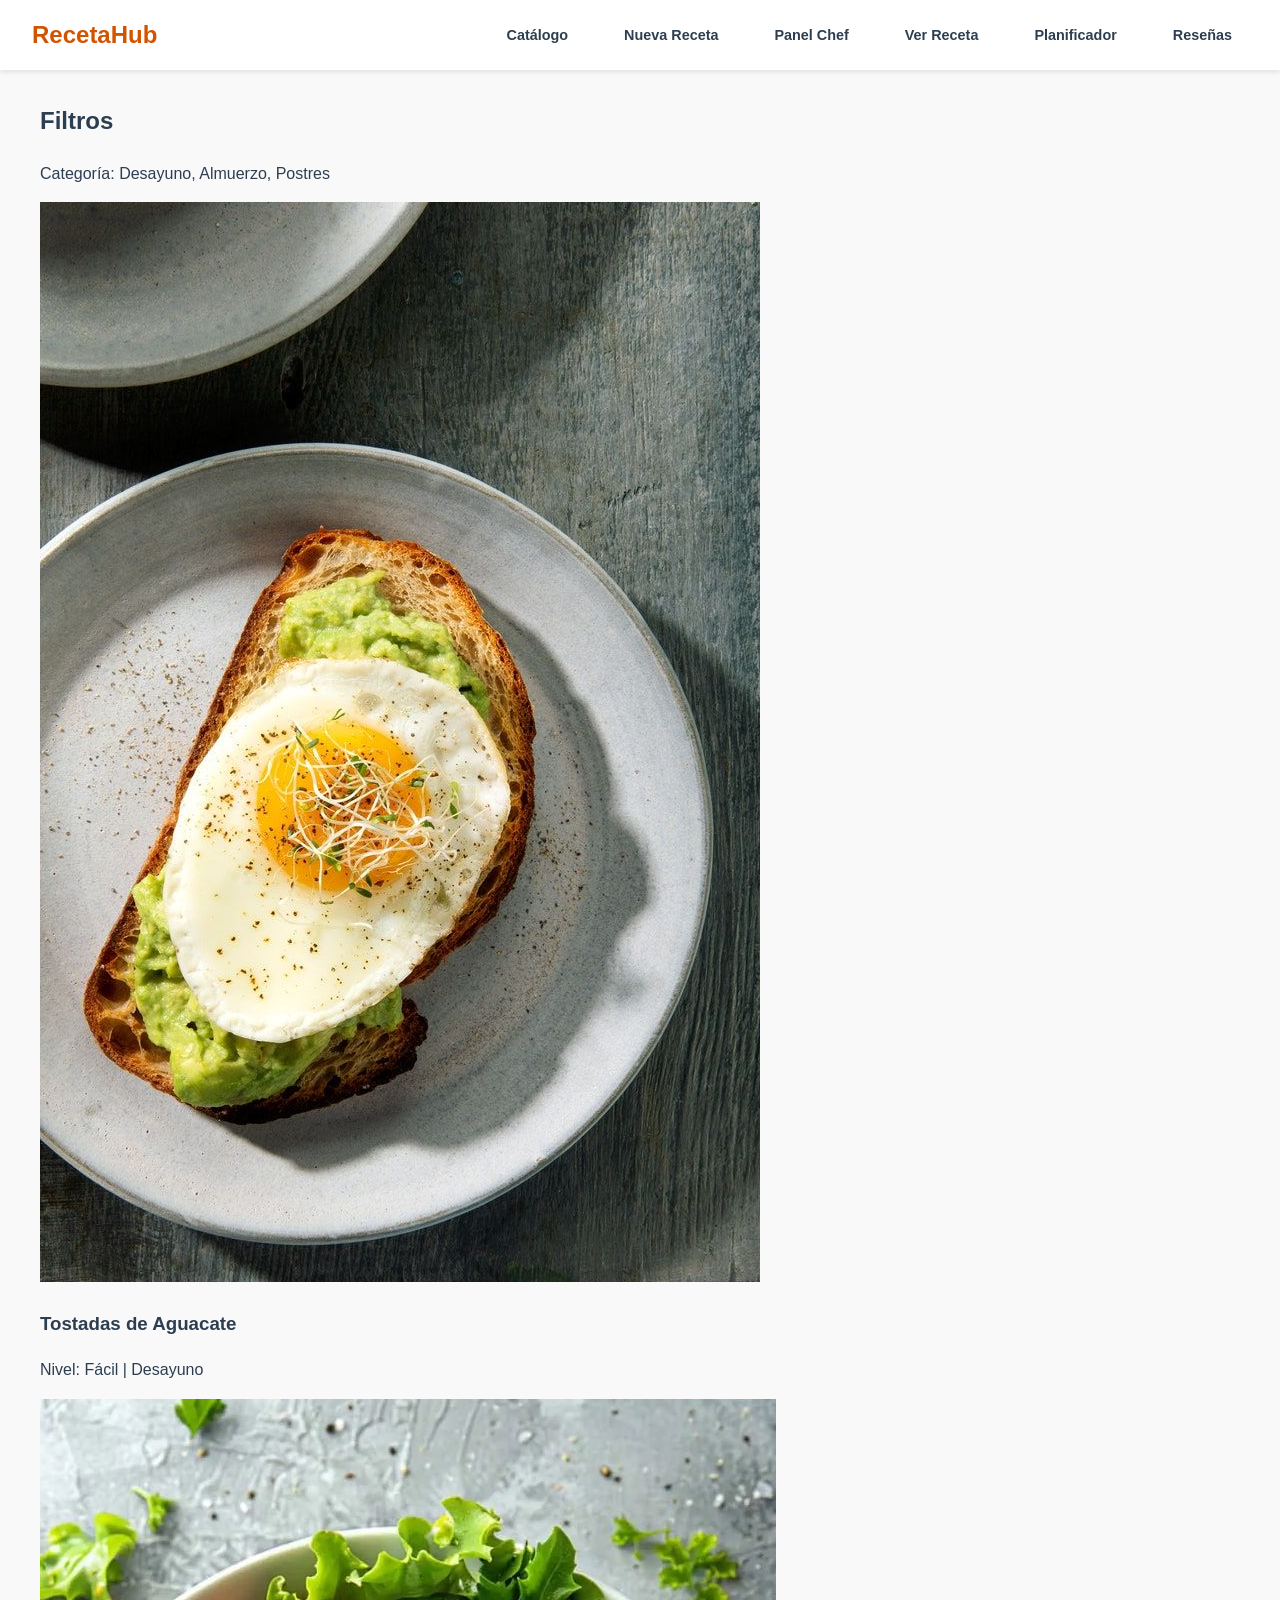
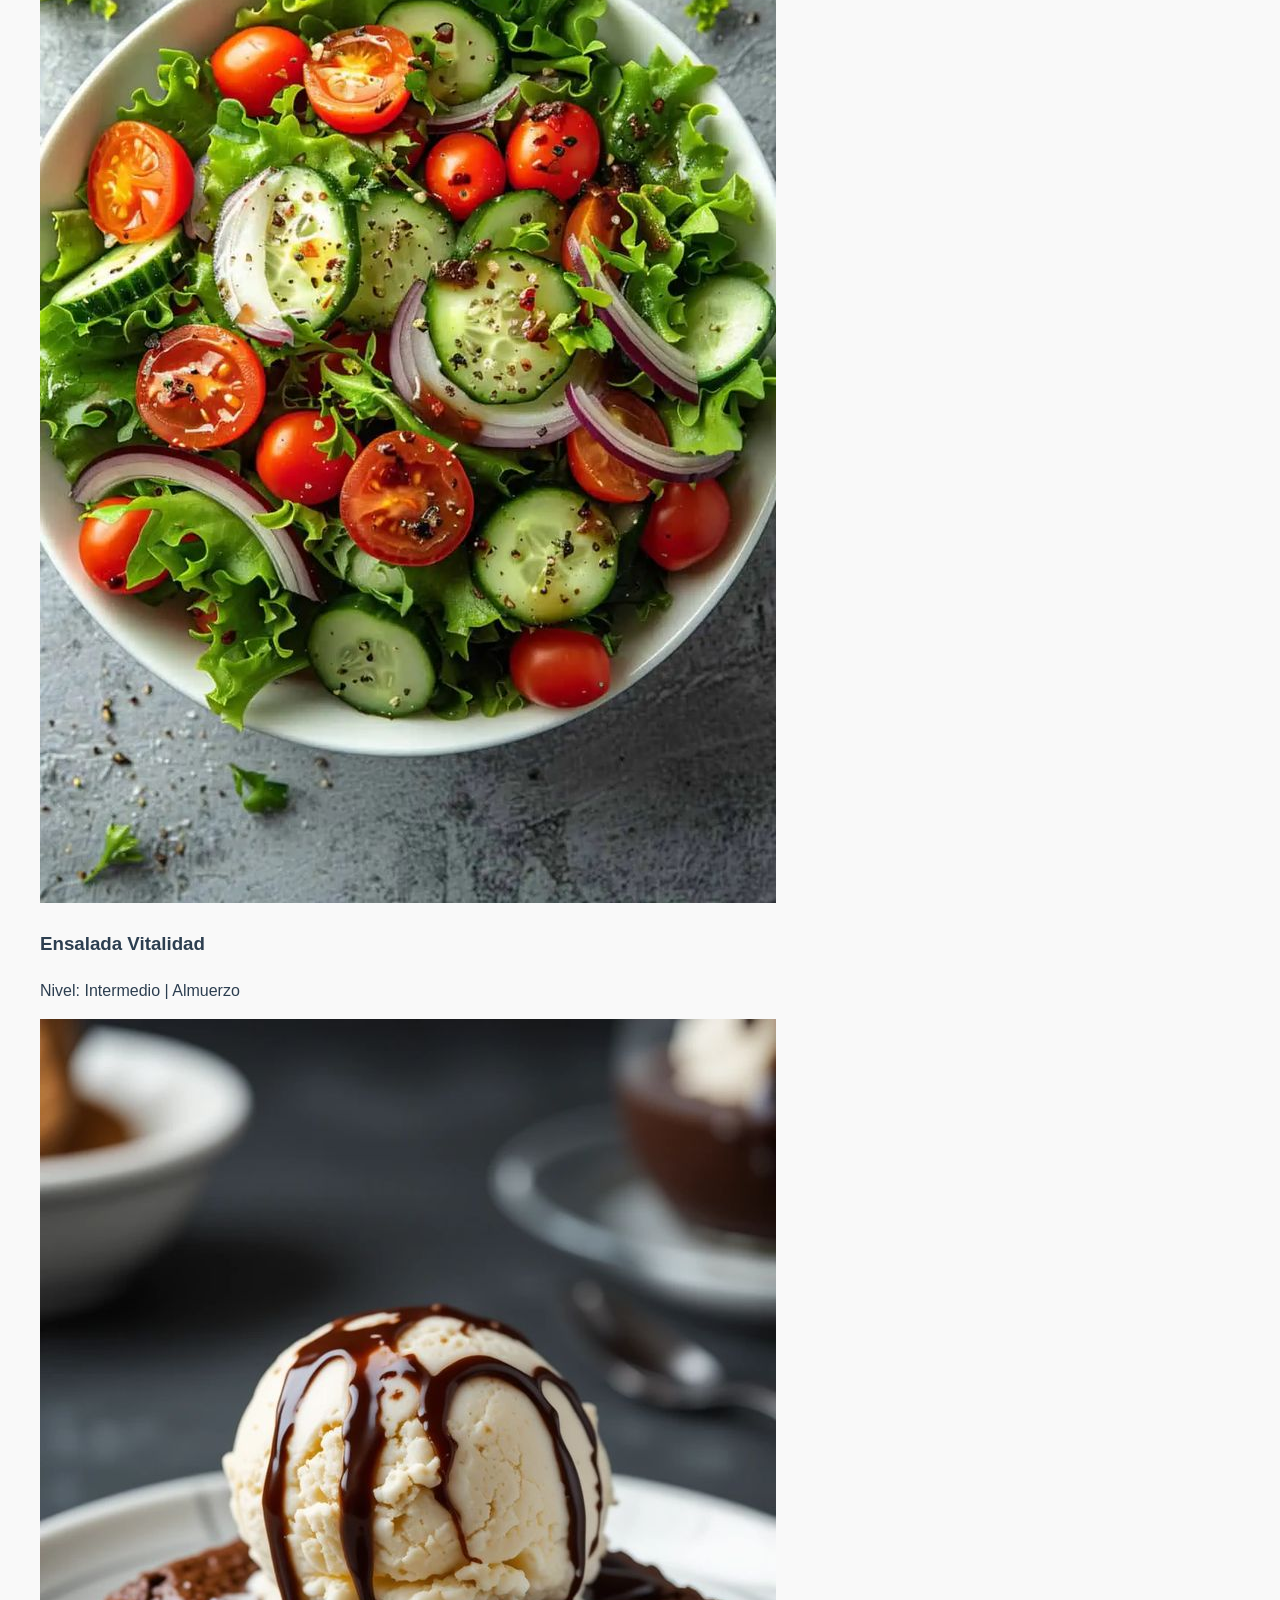
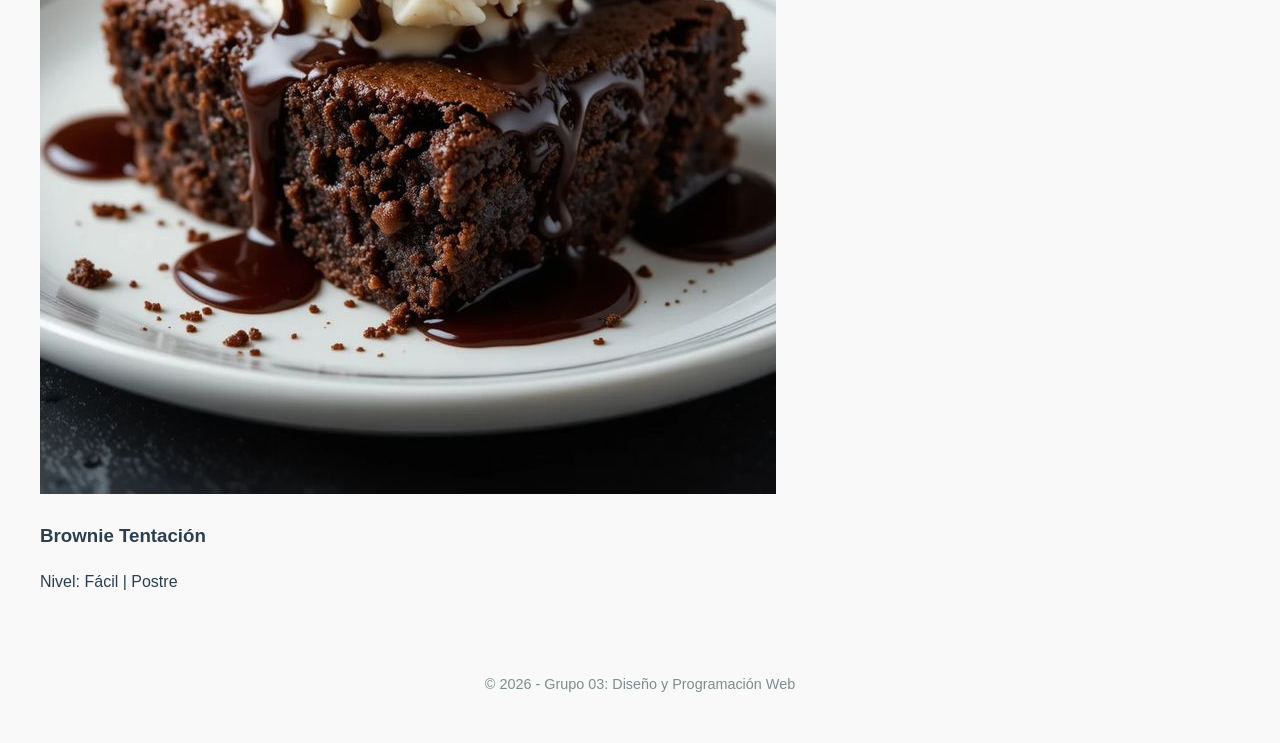
==== index.html @ 4f46f51c "feat: establecer infraestructura web base y navegación principal - Implementación de index.html (hea" ====
<!DOCTYPE html>
<html lang="en">

<head>
    <meta charset="UTF-8">
    <meta name="viewport" content="width=device-width, initial-scale=1.0">
    <title>Catalogo de recetas</title>
    <link rel="stylesheet" href="css/style.css">
</head>

<body>
    <header>
        <nav class="main-nav">
            <div class="logo">
                <h1>RecetaHub</h1>
            </div>
            <ul class="nav-links">
                <li><a href="index.html">Catálogo</a></li>
                <li><a href="registro.html">Nueva Receta</a></li>
                <li><a href="dashboard.html">Panel Chef</a></li>
                <li><a href="detalle.html">Ver Receta</a></li>
                <li><a href="planificador.html">Planificador</a></li>
                <li><a href="calificacion.html">Reseñas</a></li>
            </ul>
        </nav>
    </header>

    <main>
        <aside id="filtros">
            <h2>Filtros</h2>
            <p>Categoría: Desayuno, Almuerzo, Postres</p>
        </aside>

        <section id="catalogo">
            <article class="receta-card">
                <img src="assets/tostadas.jpg" alt="Tostadas de aguacate">
                <h3>Tostadas de Aguacate</h3>
                <p>Nivel: Fácil | Desayuno</p>
            </article>

            <article class="receta-card">
                <img src="assets/ensalada.jpg" alt="Ensalada fresca">
                <h3>Ensalada Vitalidad</h3>
                <p>Nivel: Intermedio | Almuerzo</p>
            </article>

            <article class="receta-card">
                <img src="assets/postre-brownie.jpg" alt="Brownie de chocolate">
                <h3>Brownie Tentación</h3>
                <p>Nivel: Fácil | Postre</p>
            </article>
        </section>
    </main>


    <footer>
        <p>&copy; 2026 - Grupo 03: Diseño y Programación Web</p>
    </footer>

</body>

</html>
---- css/style.css ----
:root {
    --primary-chef: #d35400;    /* Naranja Café para el Chef ☕ */
    --secondary-user: #27ae60;  /* Verde para el Usuario 🌿 */
    --bg-light: #f9f9f9;
    --text-dark: #2c3e50;       /* Contraste 4.5:1 asegurado */
    --white: #ffffff;
}

body {
    font-family: 'Segoe UI', Tahoma, Geneva, Verdana, sans-serif;
    background-color: var(--bg-light);
    color: var(--text-dark);
    margin: 0;
    padding: 0;
    line-height: 1.6;
}

header {
    background-color: var(--white);
    padding: 1rem 2rem;
    box-shadow: 0 2px 5px rgba(0,0,0,0.1);
}

header h1 {
    color: var(--primary-chef);
    margin: 0;
}

main {
    max-width: 1200px;
    margin: 2rem auto;
    padding: 0 1rem;
}


footer {
    text-align: center;
    padding: 2rem;
    font-size: 0.9rem;
    color: #7f8c8d;
}

.main-nav {
    display: flex;
    justify-content: space-between;
    align-items: center;
}

.nav-links {
    list-style: none;
    display: flex;
    gap: 1.5rem;
    margin: 0;
    padding: 0;
}

.nav-links a {
    text-decoration: none;
    color: var(--text-dark);
    font-weight: 600;
    font-size: 0.9rem;
    padding: 0.5rem 1rem;
    border-radius: 4px;
}

.nav-links a:hover {
    background-color: var(--bg-light);
    color: var(--primary-chef); /* Color naranja al pasar el mouse */
}
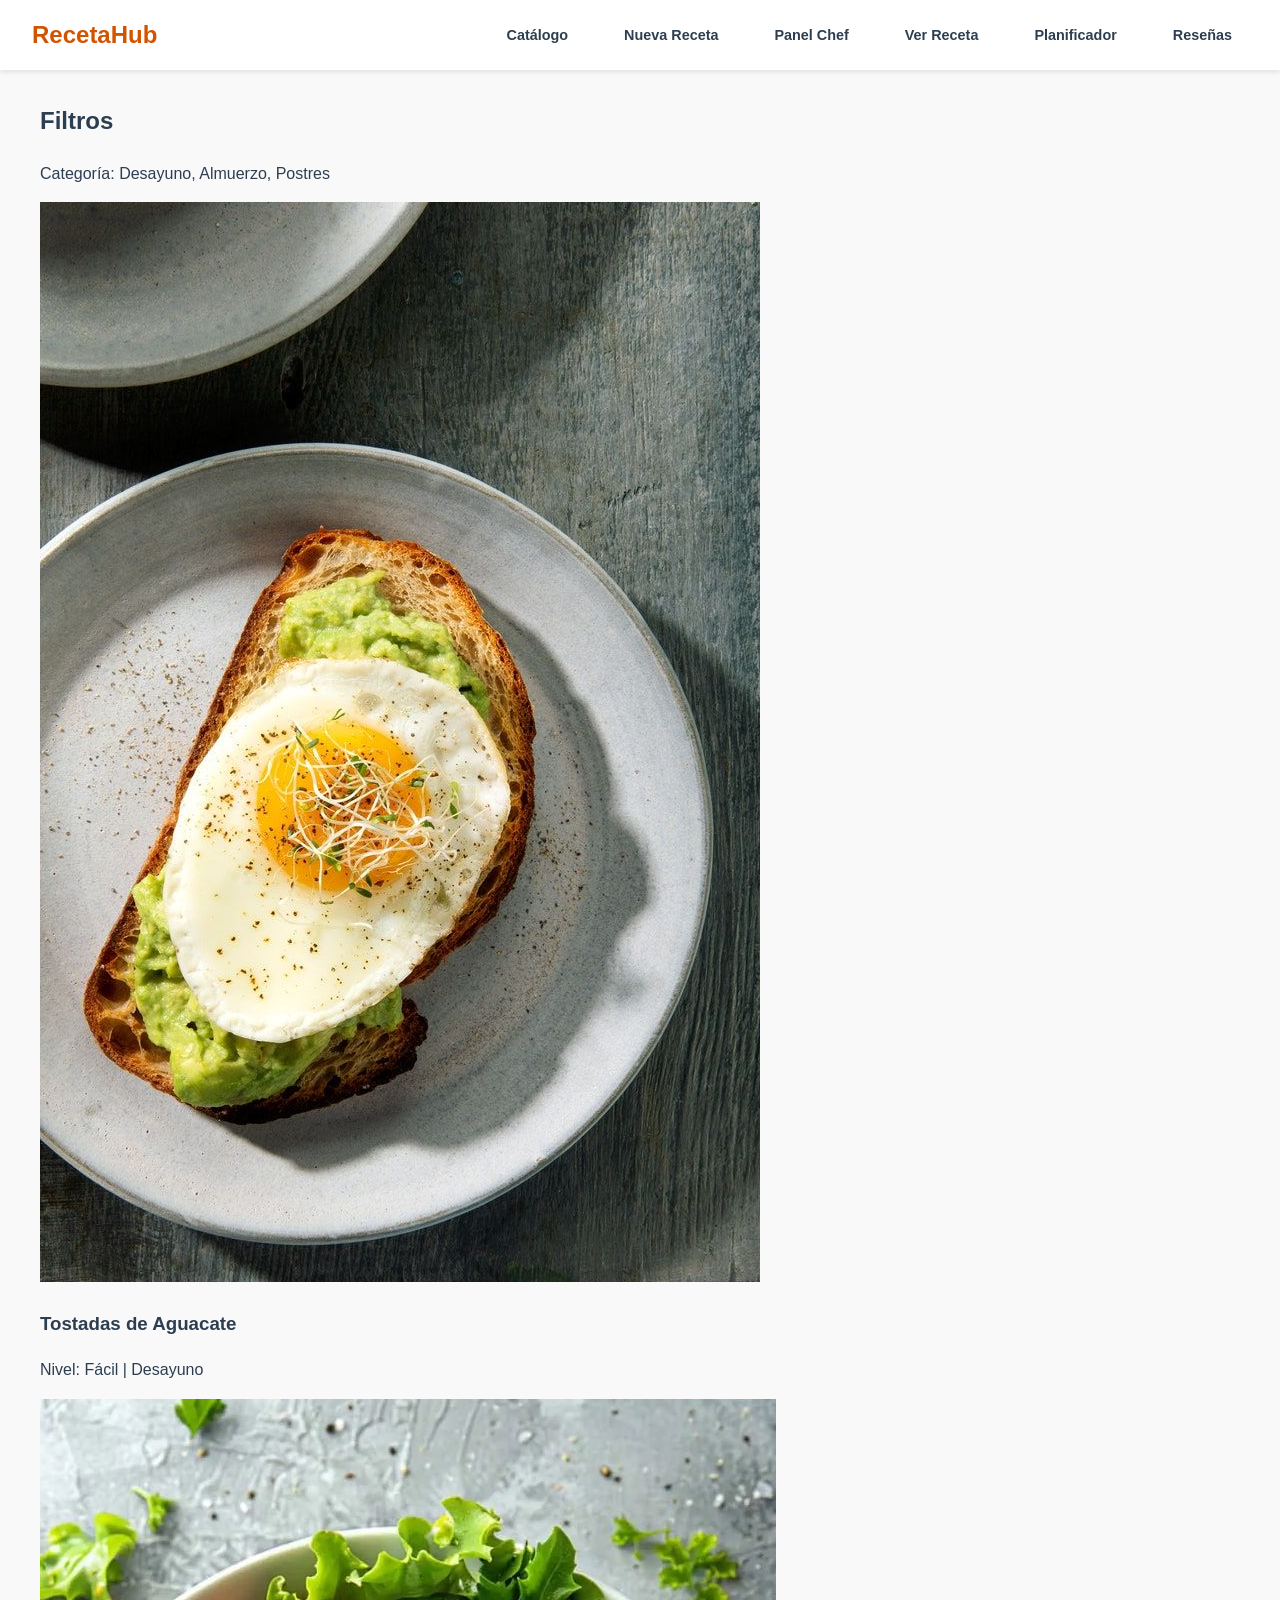
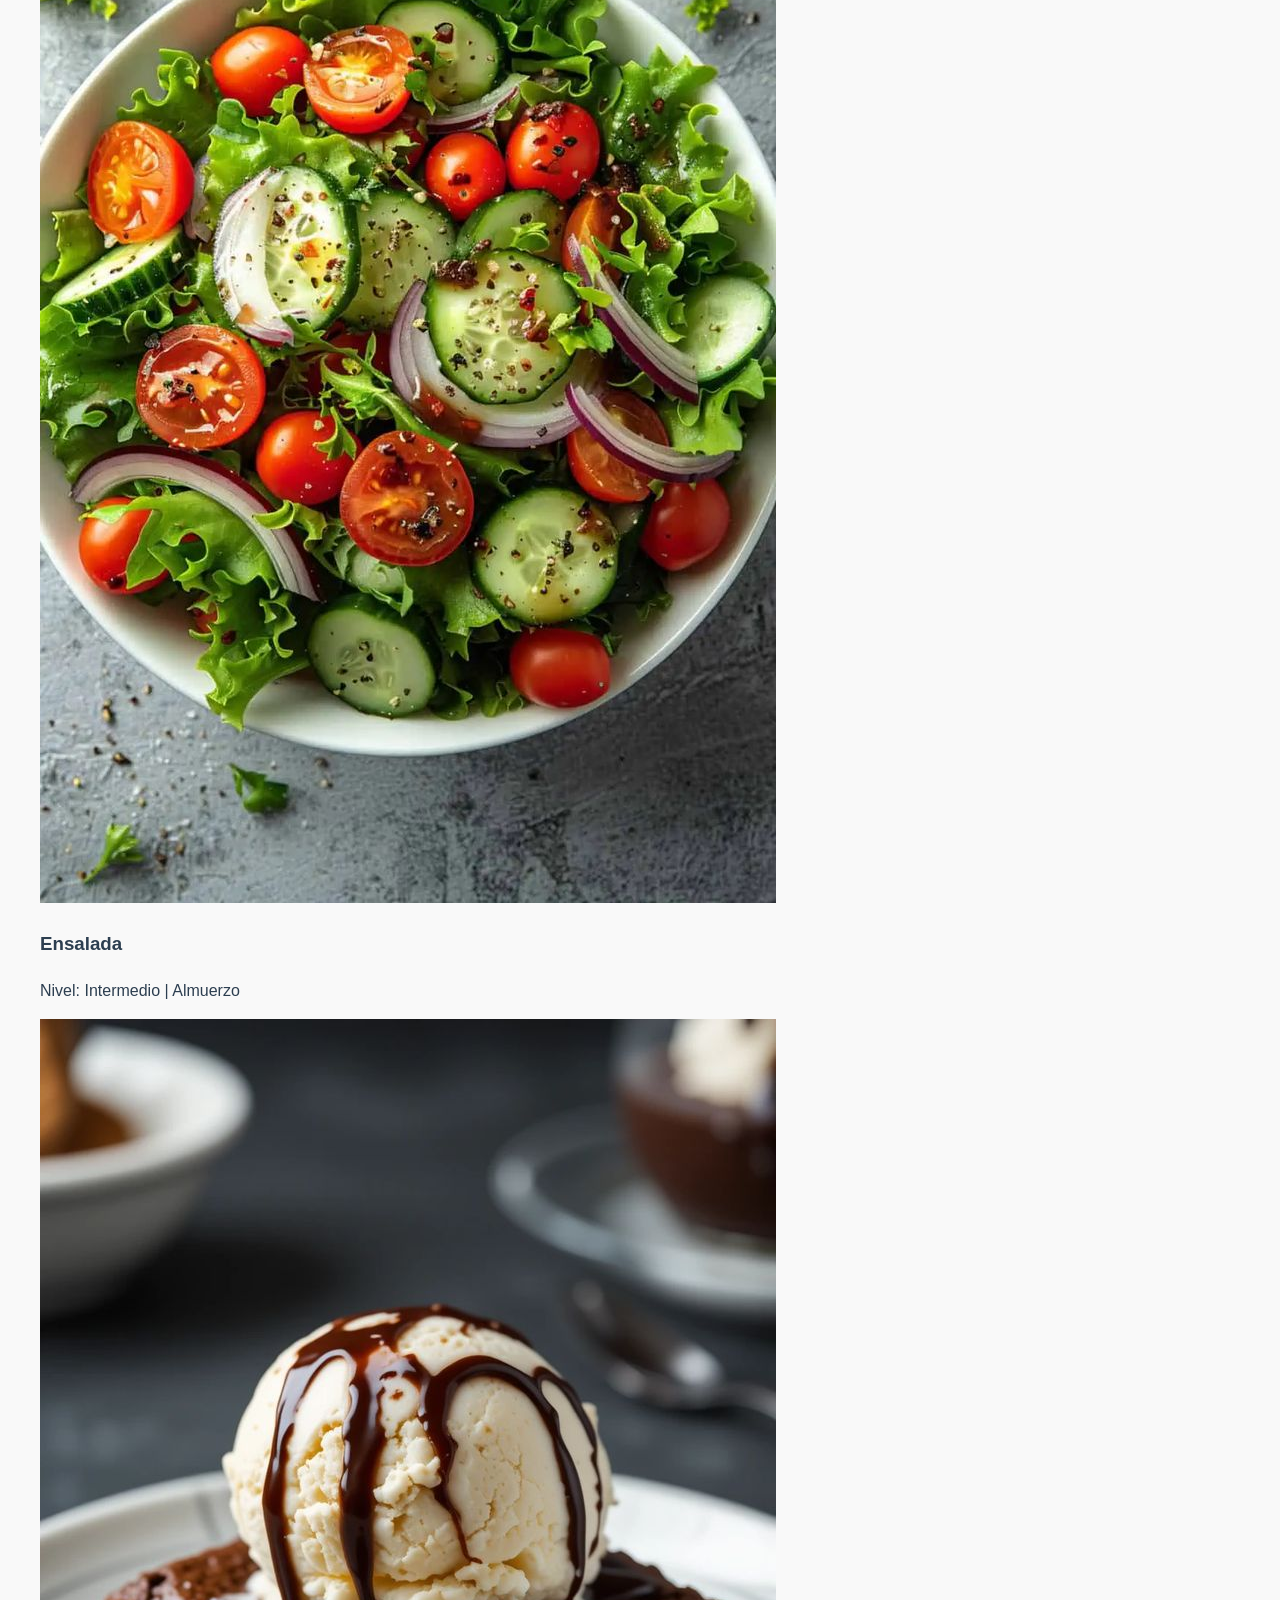
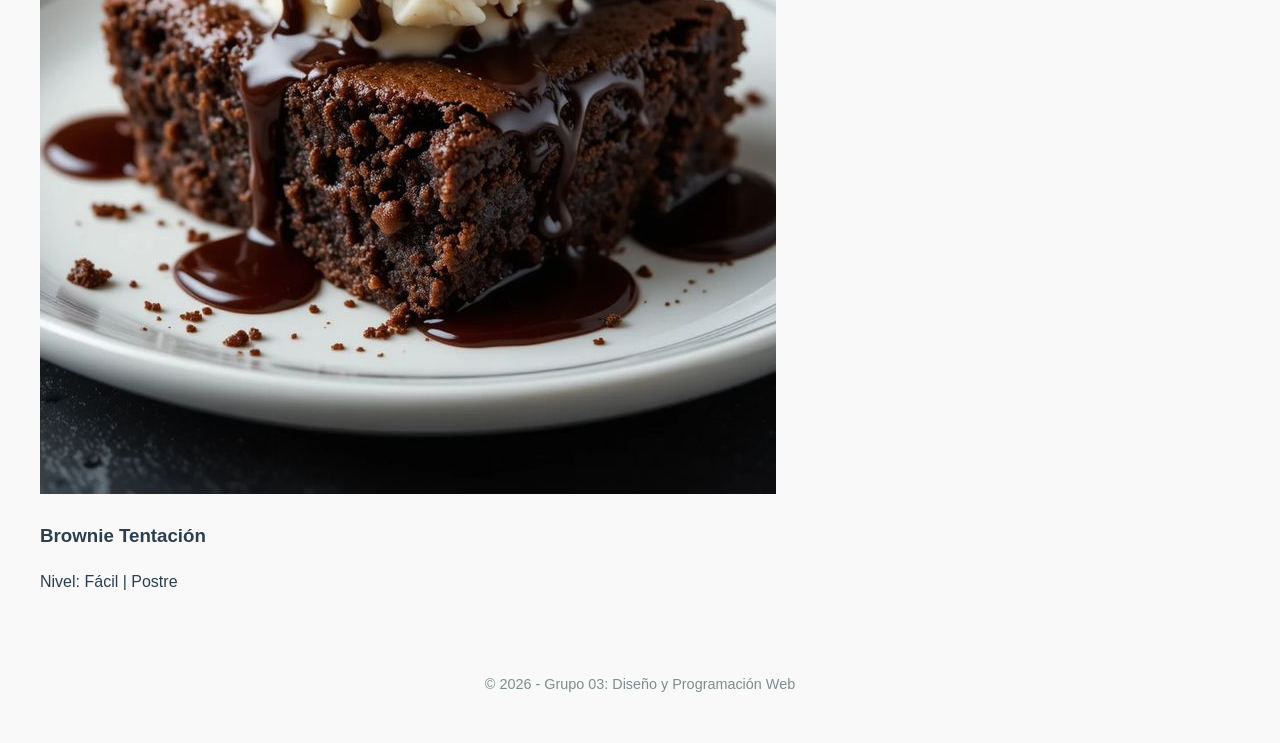
==== commit 6d2e7cd1: "Update index.html" ====
--- a/index.html
+++ b/index.html
@@ -40,7 +40,7 @@
 
             <article class="receta-card">
                 <img src="assets/ensalada.jpg" alt="Ensalada fresca">
-                <h3>Ensalada Vitalidad</h3>
+                <h3>Ensalada</h3>
                 <p>Nivel: Intermedio | Almuerzo</p>
             </article>
 
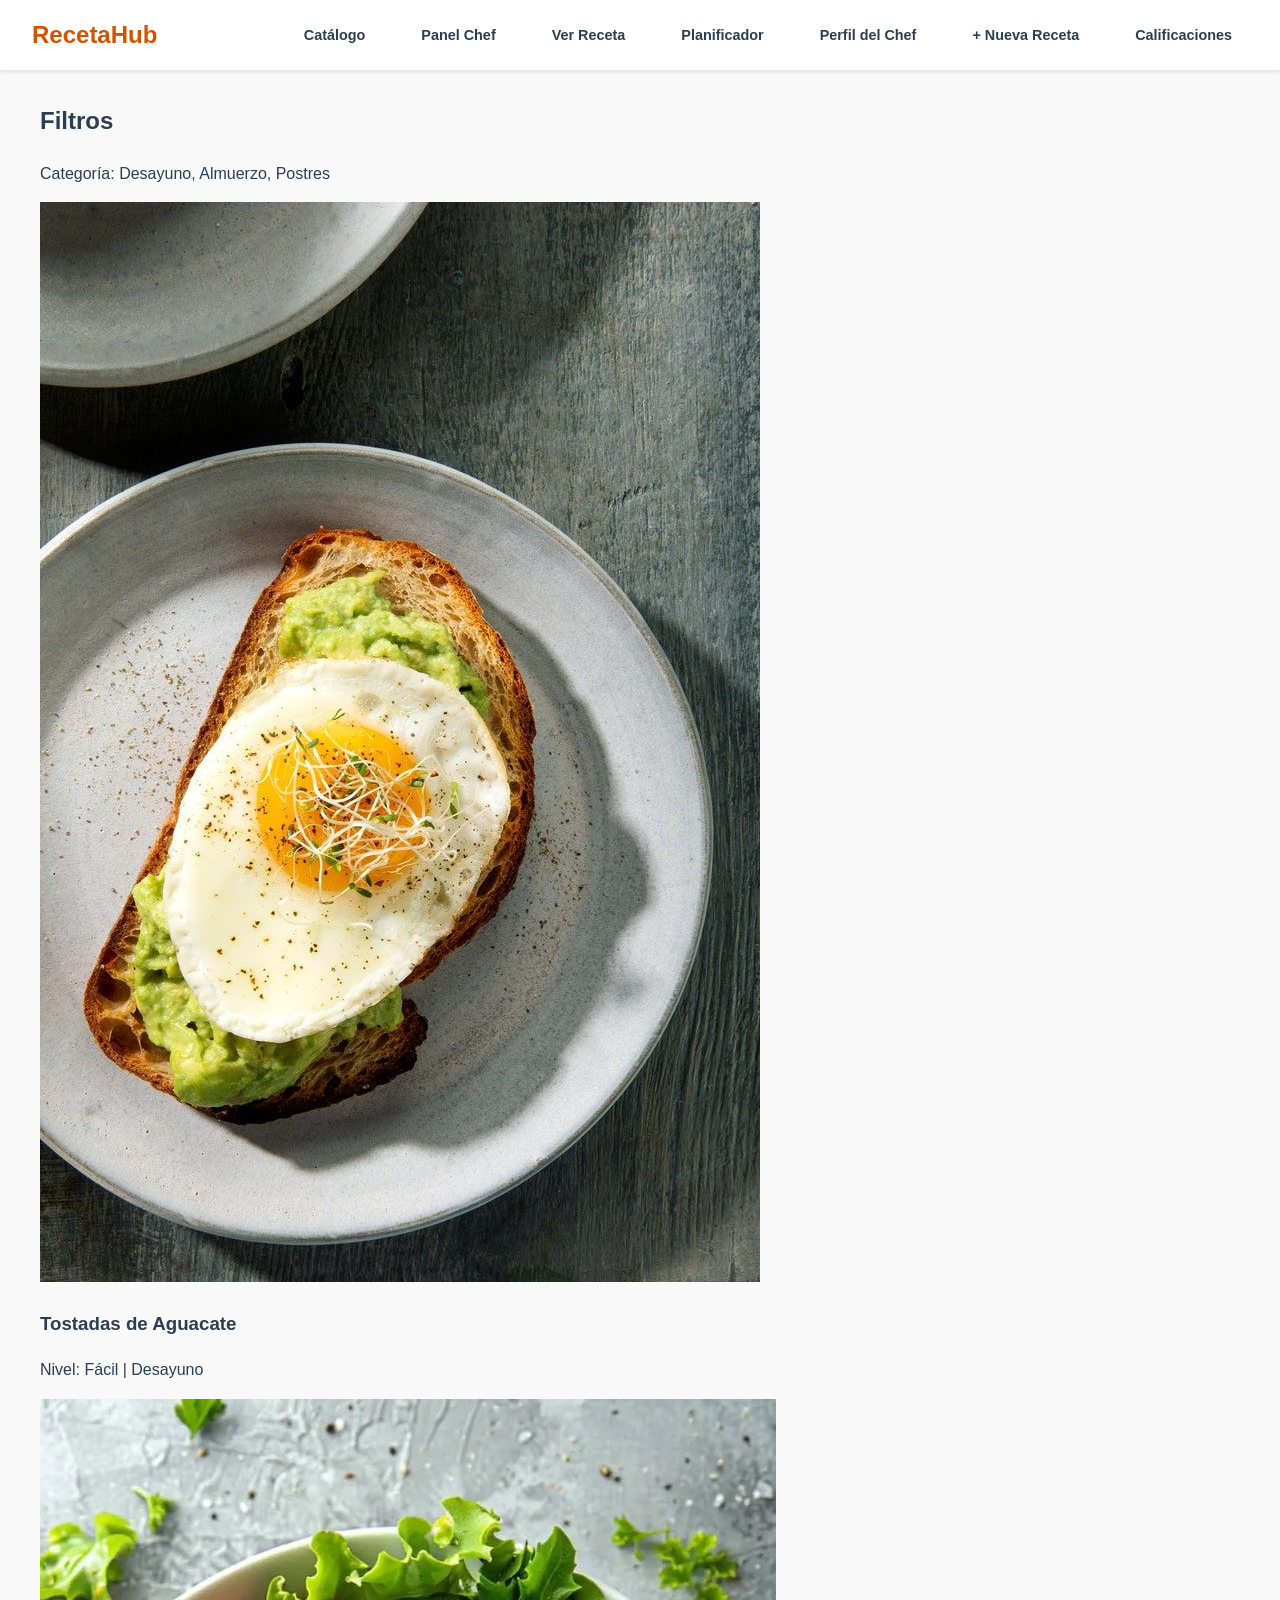
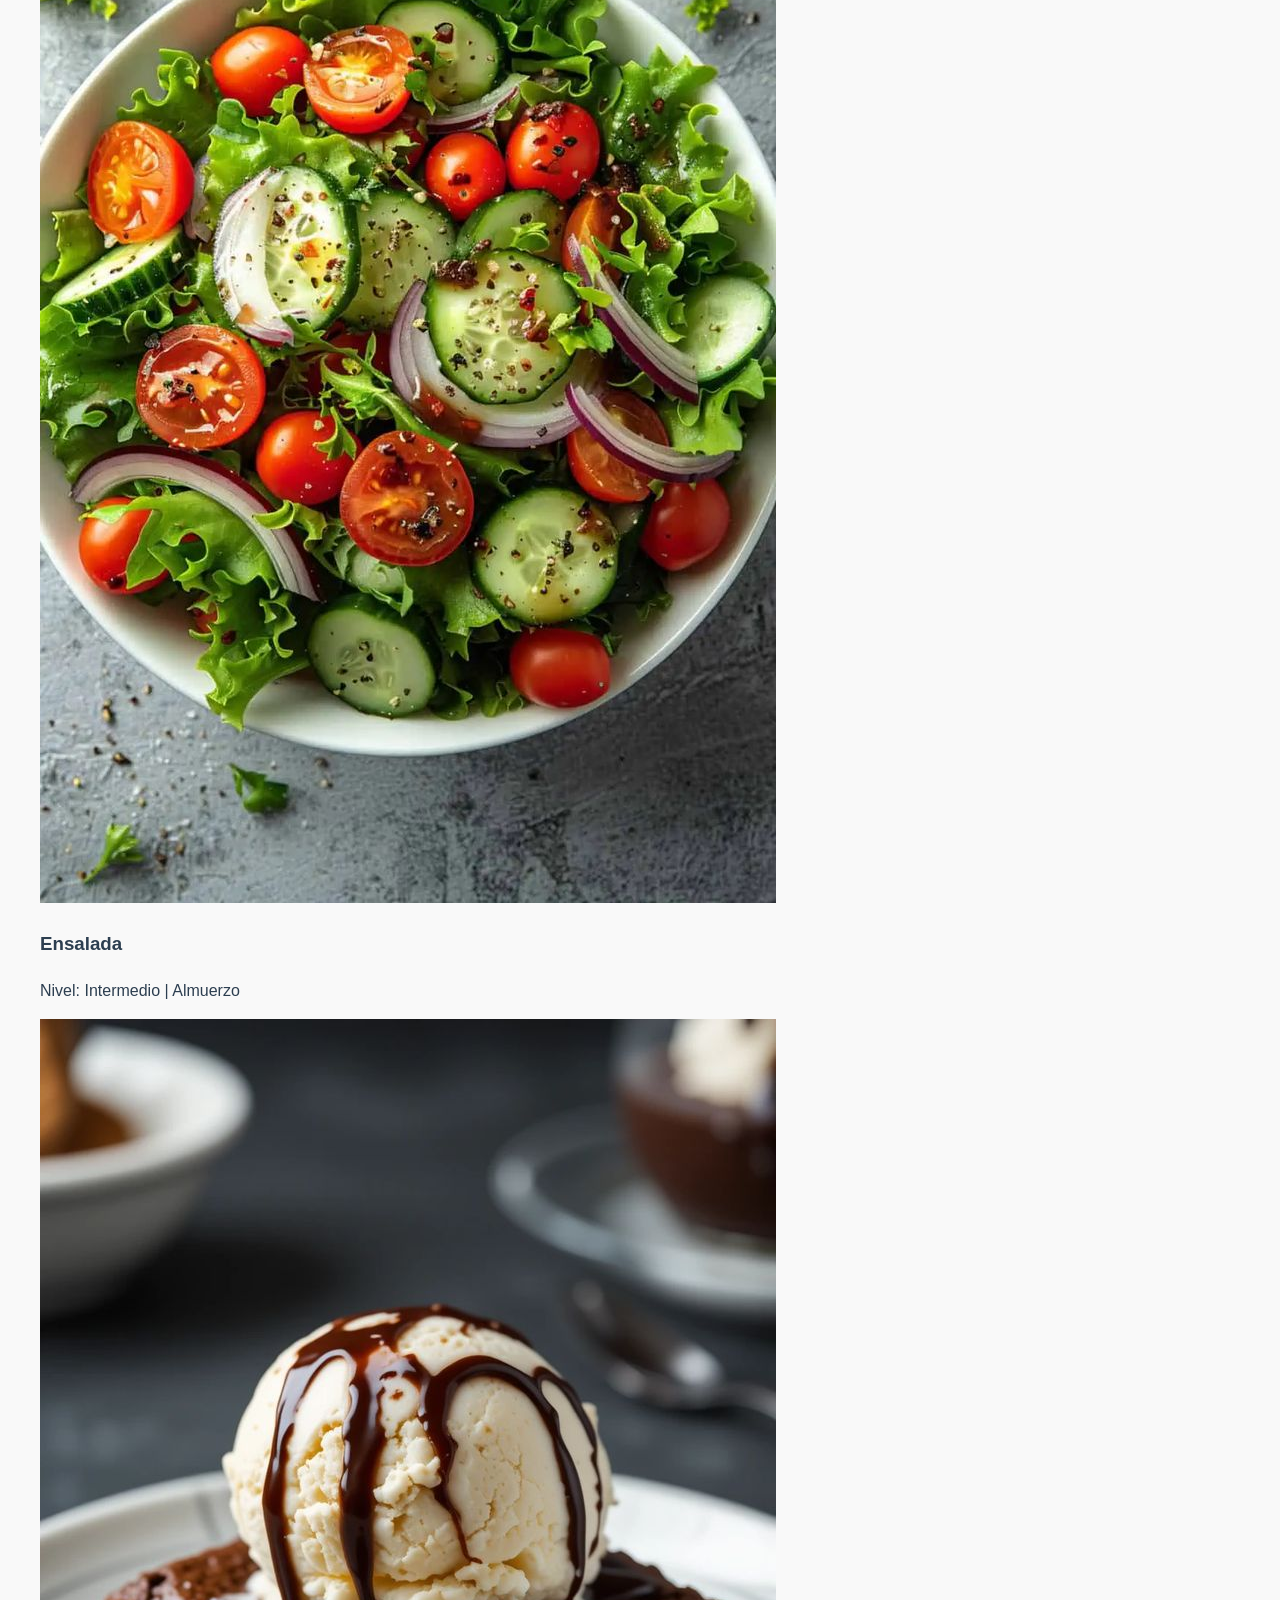
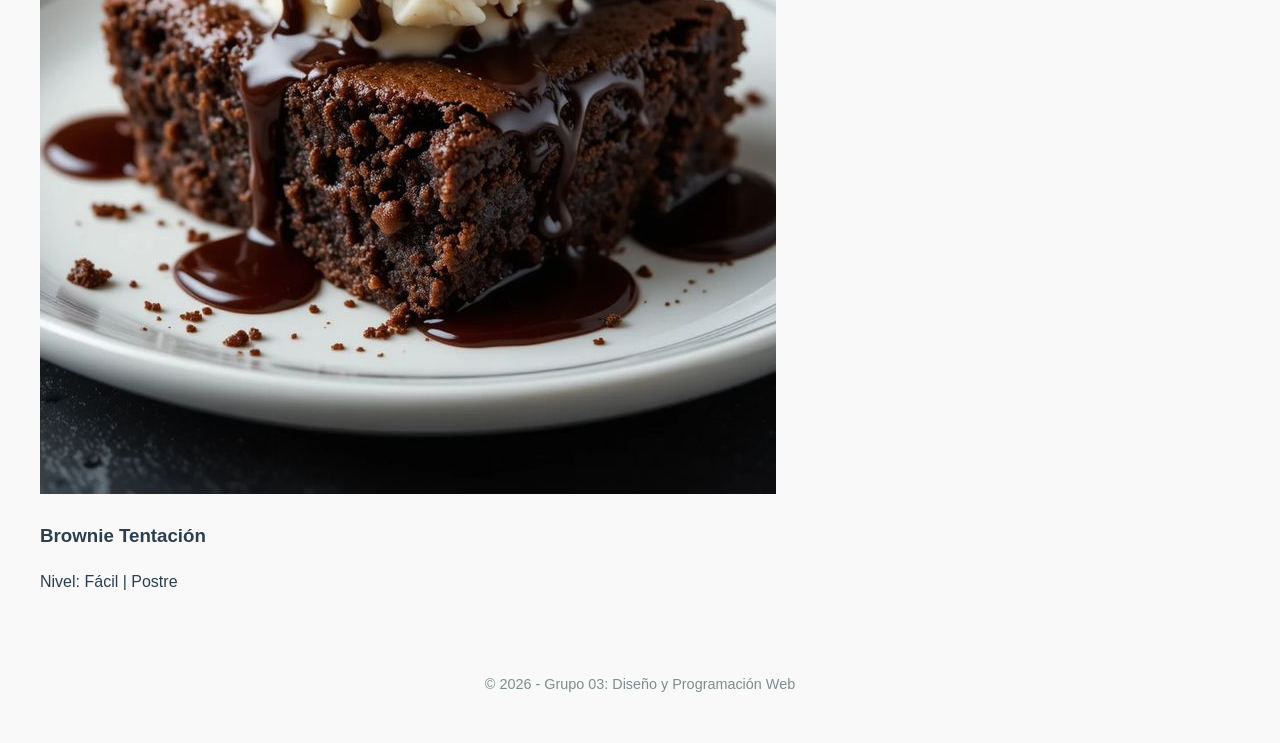
==== commit 5b5caeec: "Update: HTML En los HTML de dashboard, detalle, index, planificador se realizo la configuración en l" ====
--- a/index.html
+++ b/index.html
@@ -1,5 +1,5 @@
 <!DOCTYPE html>
-<html lang="en">
+<html lang="es">
 
 <head>
     <meta charset="UTF-8">
@@ -16,11 +16,12 @@
             </div>
             <ul class="nav-links">
                 <li><a href="index.html">Catálogo</a></li>
-                <li><a href="registro.html">Nueva Receta</a></li>
                 <li><a href="dashboard.html">Panel Chef</a></li>
                 <li><a href="detalle.html">Ver Receta</a></li>
                 <li><a href="planificador.html">Planificador</a></li>
-                <li><a href="calificacion.html">Reseñas</a></li>
+                <li><a href="Perfil_Chef.HTML">Perfil del Chef</a></li>
+                <li><a href="Registar_receta.html">+ Nueva Receta</a></li>
+                <li><a href="Calificaciones_&_comentarios.html">Calificaciones</a></li>
             </ul>
         </nav>
     </header>
--- a/css/style.css
+++ b/css/style.css
@@ -68,3 +68,15 @@
     color: var(--primary-chef); /* Color naranja al pasar el mouse */
 }
 
+
+.tabla-gestion { width: 100%; border-collapse: collapse; margin-top: 20px; }
+.tabla-gestion th, .tabla-gestion td { border: 1px solid #333; padding: 10px; text-align: left; }
+
+.formulario-receta { margin-top: 20px; }
+.grupo-entrada { margin-bottom: 15px; }
+.boton-guardar { padding: 8px 15px; background-color: #333; color: white; border: none; cursor: pointer; }
+
+.receta-completa img { border-radius: 5px; margin-bottom: 15px; }
+
+.contenedor-dias { display: flex; flex-direction: column; gap: 10px; margin-top: 15px; }
+.dia-caja { border: 1px solid #ccc; padding: 10px; background-color: #fafafa; border-radius: 4px; }
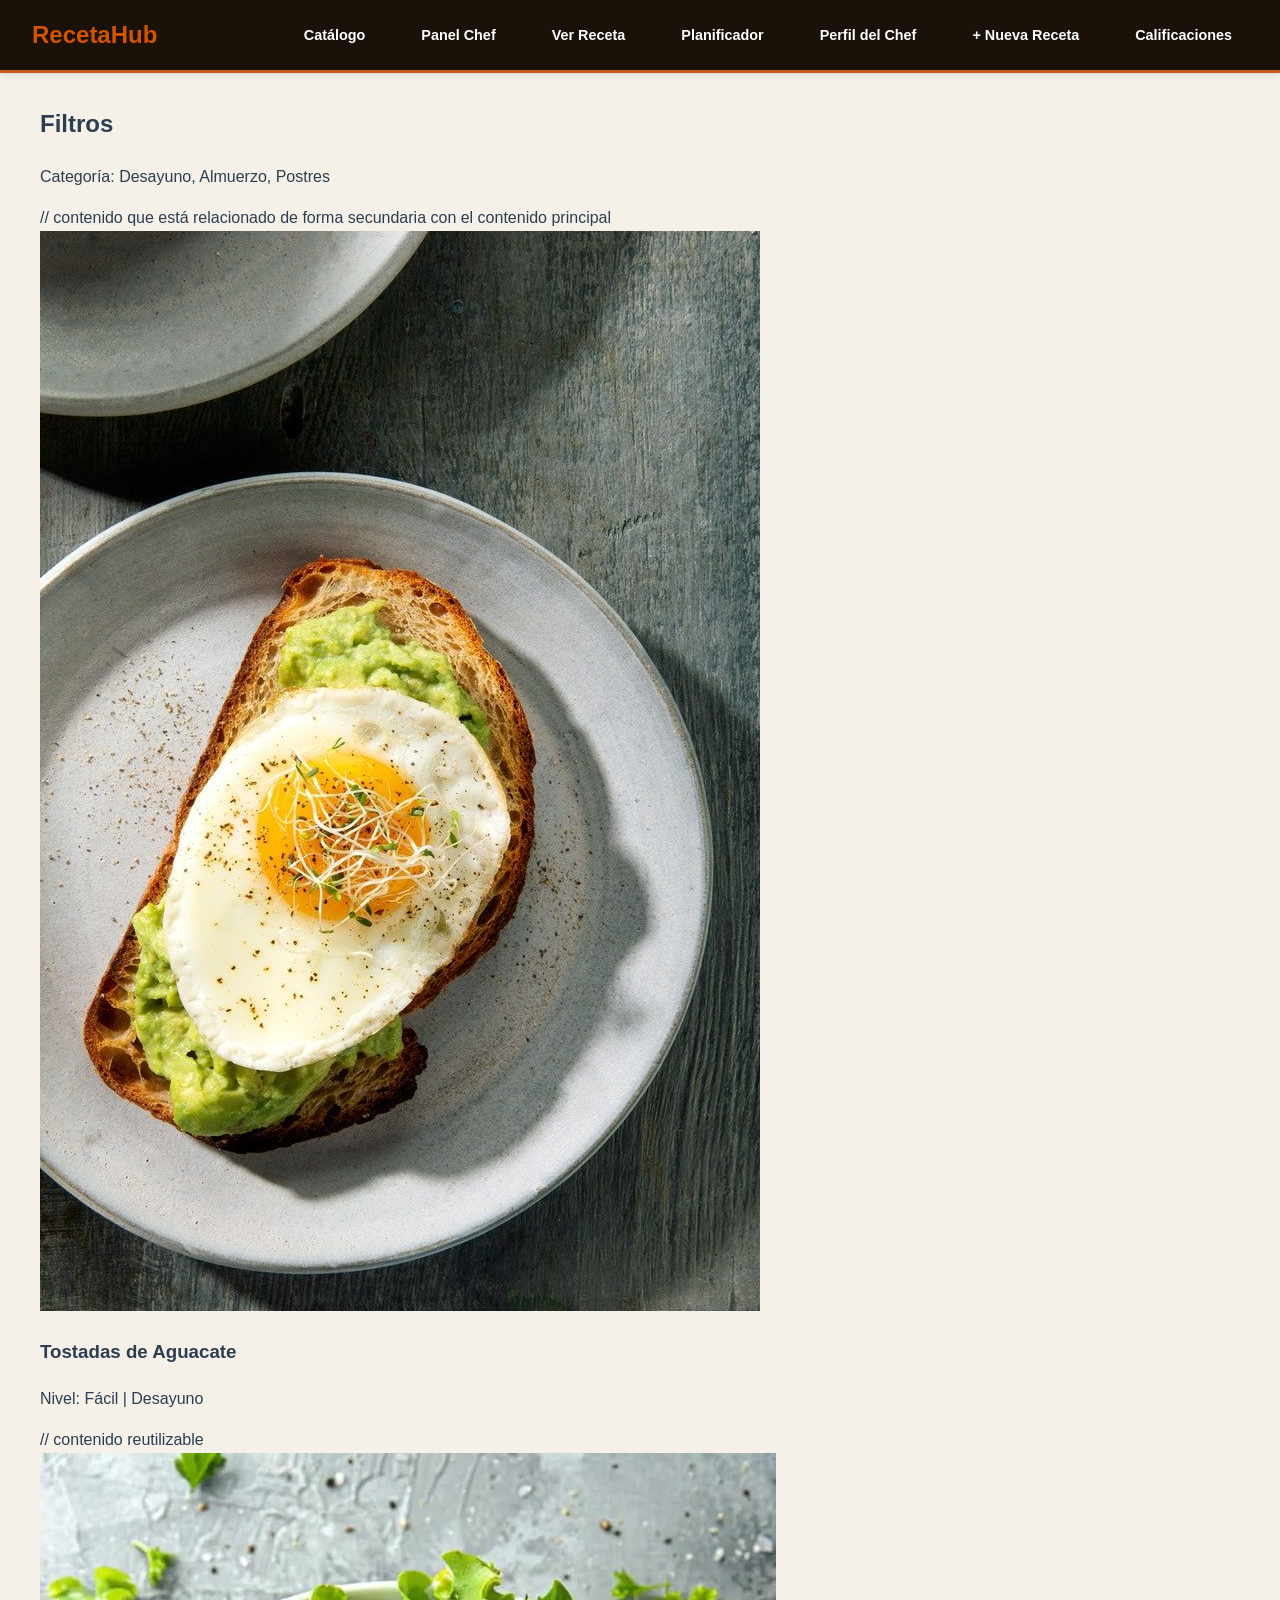
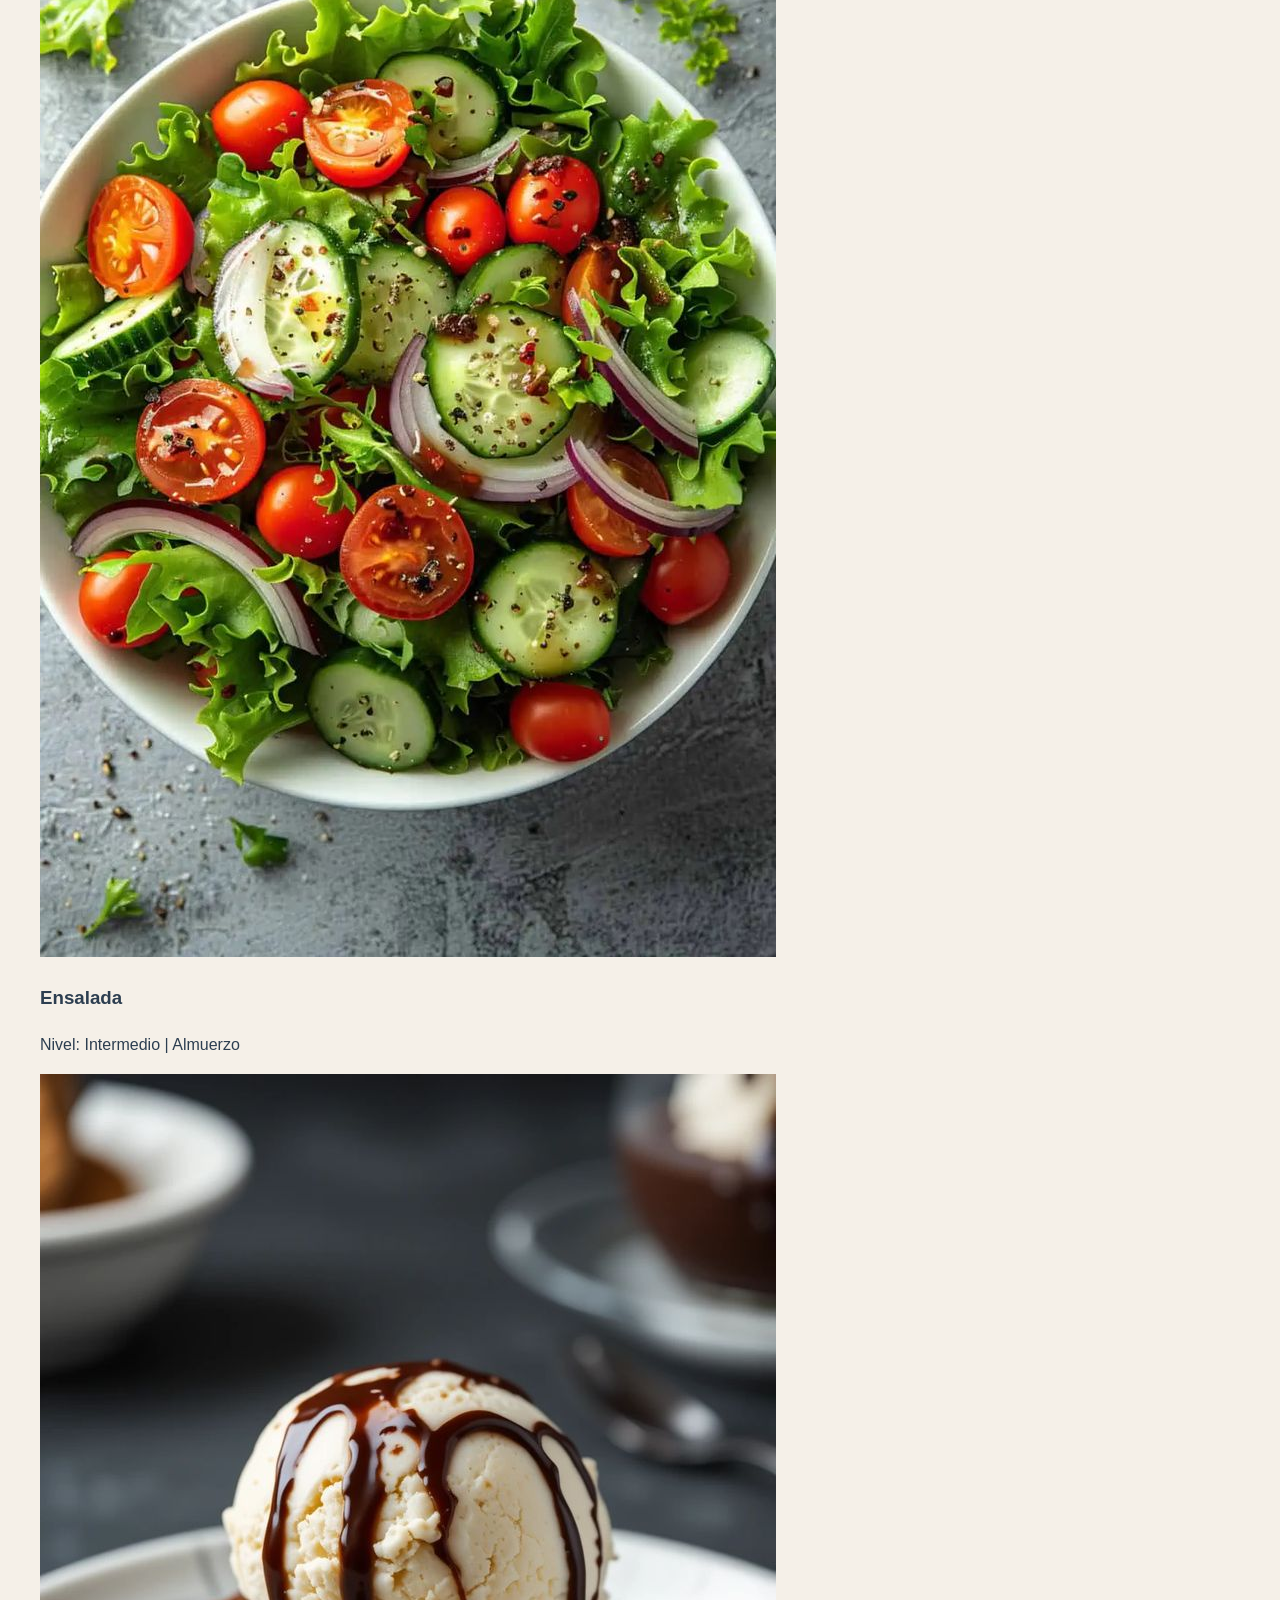
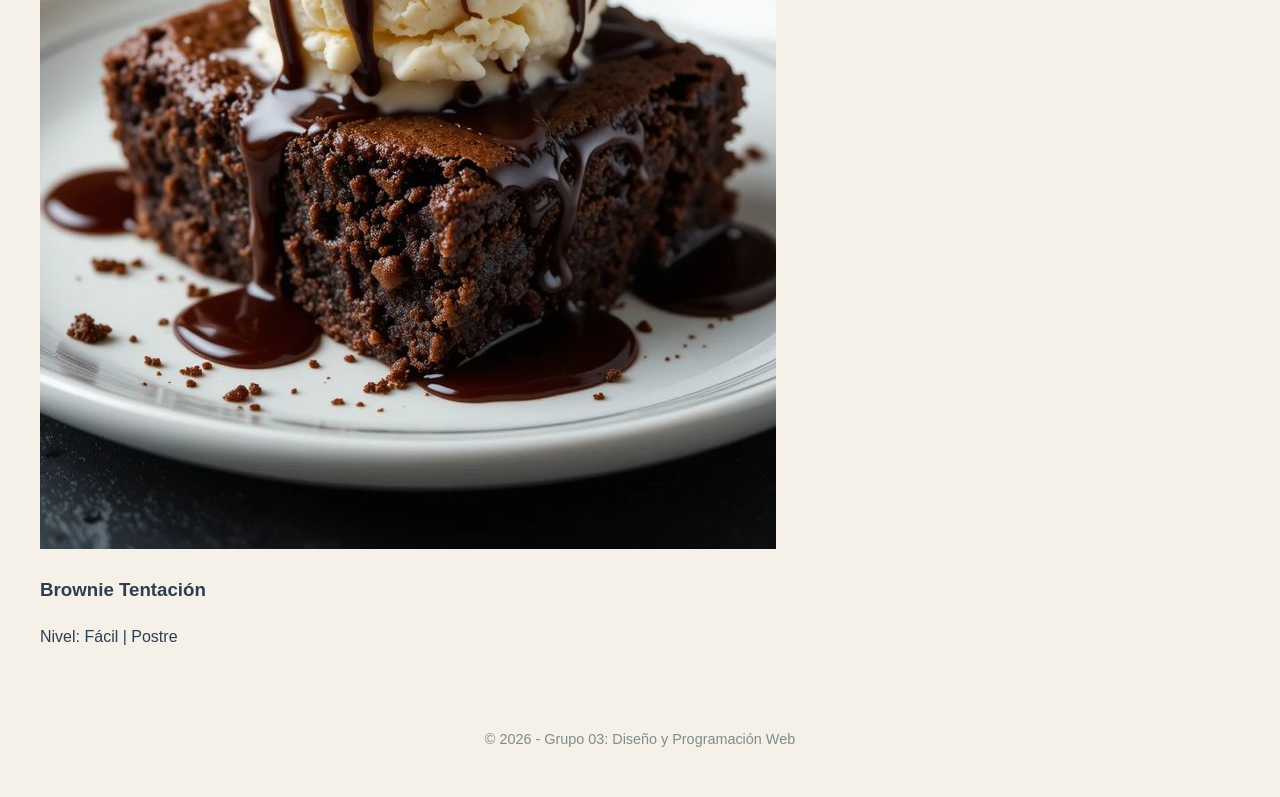
==== commit 4da48d89: "lógica de JavaScript para gestión de filas en Dashboard" ====
--- a/index.html
+++ b/index.html
@@ -31,14 +31,14 @@
             <h2>Filtros</h2>
             <p>Categoría: Desayuno, Almuerzo, Postres</p>
         </aside>
-
+// contenido que está relacionado de forma secundaria con el contenido principal
         <section id="catalogo">
             <article class="receta-card">
                 <img src="assets/tostadas.jpg" alt="Tostadas de aguacate">
                 <h3>Tostadas de Aguacate</h3>
                 <p>Nivel: Fácil | Desayuno</p>
             </article>
-
+// contenido reutilizable
             <article class="receta-card">
                 <img src="assets/ensalada.jpg" alt="Ensalada fresca">
                 <h3>Ensalada</h3>
@@ -57,7 +57,7 @@
     <footer>
         <p>&copy; 2026 - Grupo 03: Diseño y Programación Web</p>
     </footer>
-
+<script src="js/script.js"></script>
 </body>
 
 </html>
--- a/css/style.css
+++ b/css/style.css
@@ -4,11 +4,14 @@
     --bg-light: #f9f9f9;
     --text-dark: #2c3e50;       /* Contraste 4.5:1 asegurado */
     --white: #ffffff;
+    --bg: #F5F0E8;
+    --black: #1A1208;
+     --orange: #C85A1A;
 }
 
 body {
     font-family: 'Segoe UI', Tahoma, Geneva, Verdana, sans-serif;
-    background-color: var(--bg-light);
+    background-color: var(--bg);
     color: var(--text-dark);
     margin: 0;
     padding: 0;
@@ -16,9 +19,10 @@
 }
 
 header {
-    background-color: var(--white);
+    background-color: var(--black);
     padding: 1rem 2rem;
     box-shadow: 0 2px 5px rgba(0,0,0,0.1);
+    border-bottom: 3px solid var(--orange);
 }
 
 header h1 {
@@ -44,6 +48,7 @@
     display: flex;
     justify-content: space-between;
     align-items: center;
+
 }
 
 .nav-links {
@@ -56,7 +61,7 @@
 
 .nav-links a {
     text-decoration: none;
-    color: var(--text-dark);
+    color: var(--white);
     font-weight: 600;
     font-size: 0.9rem;
     padding: 0.5rem 1rem;
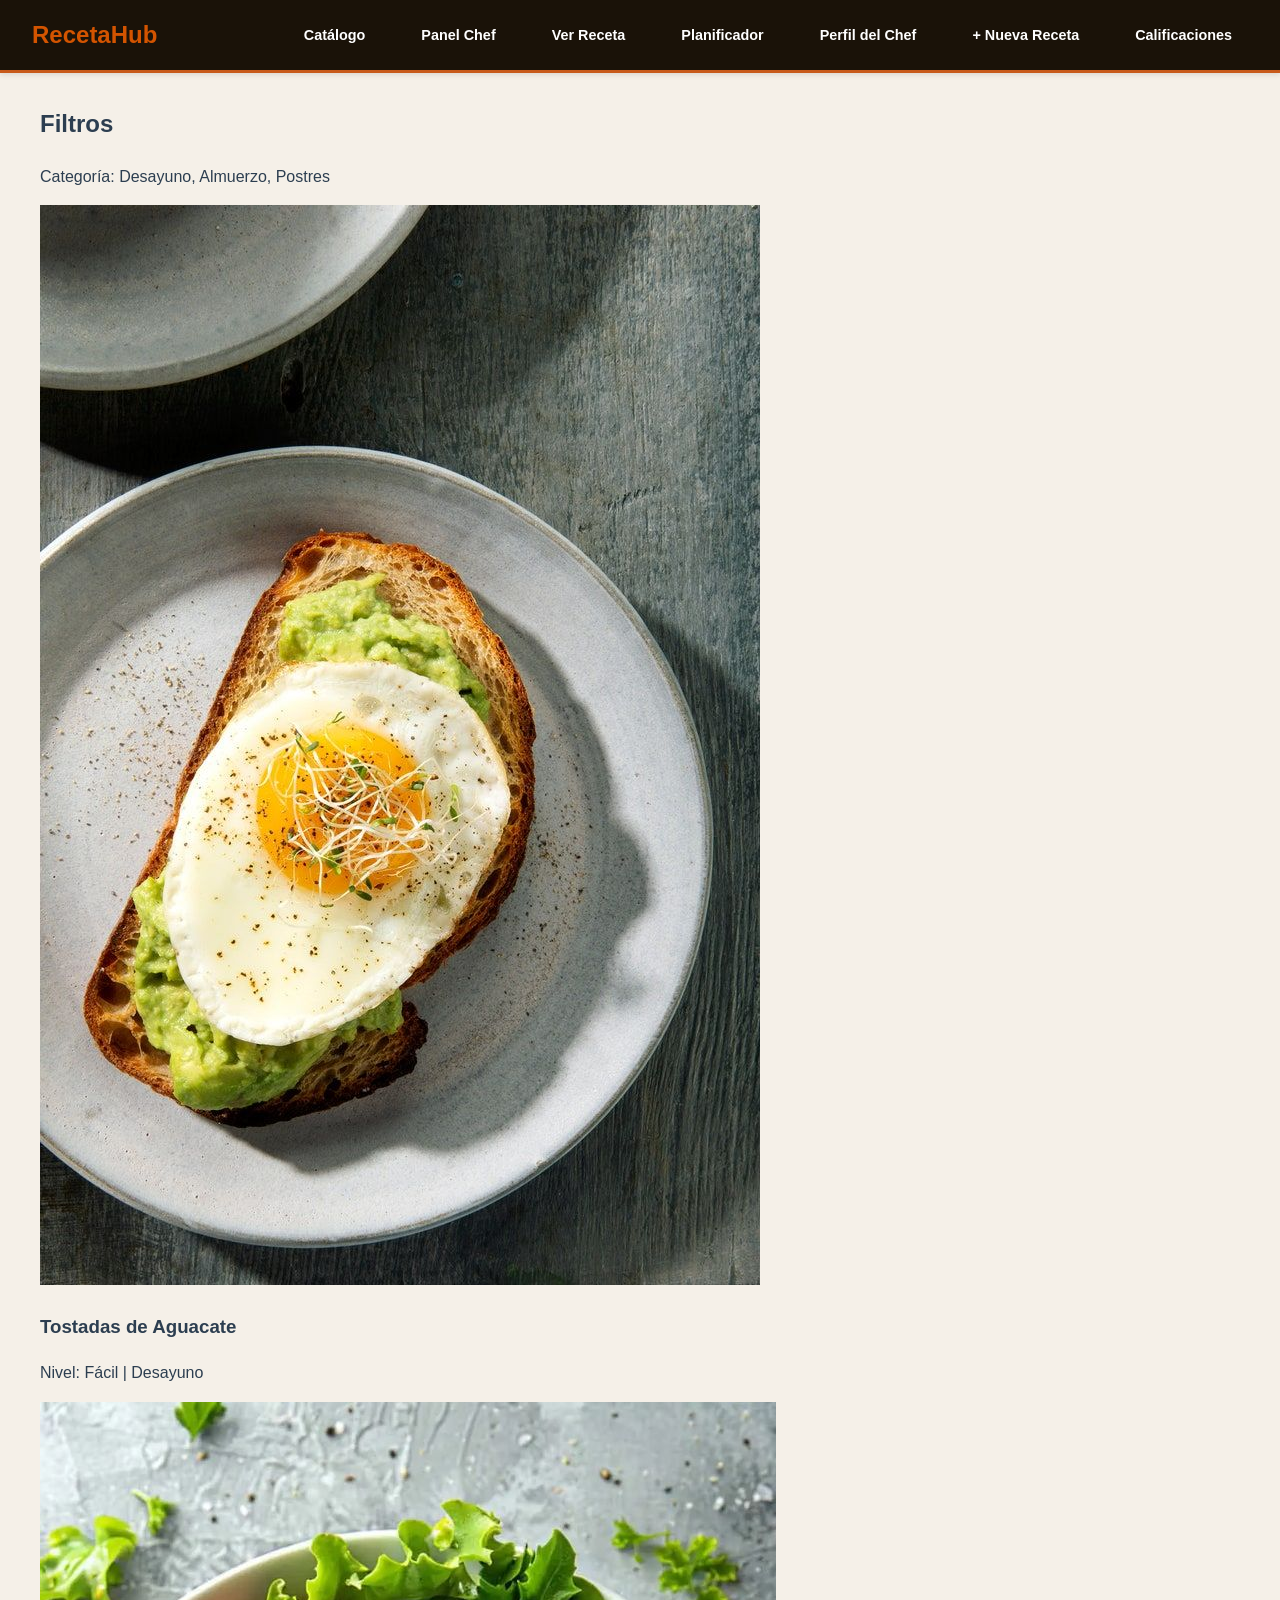
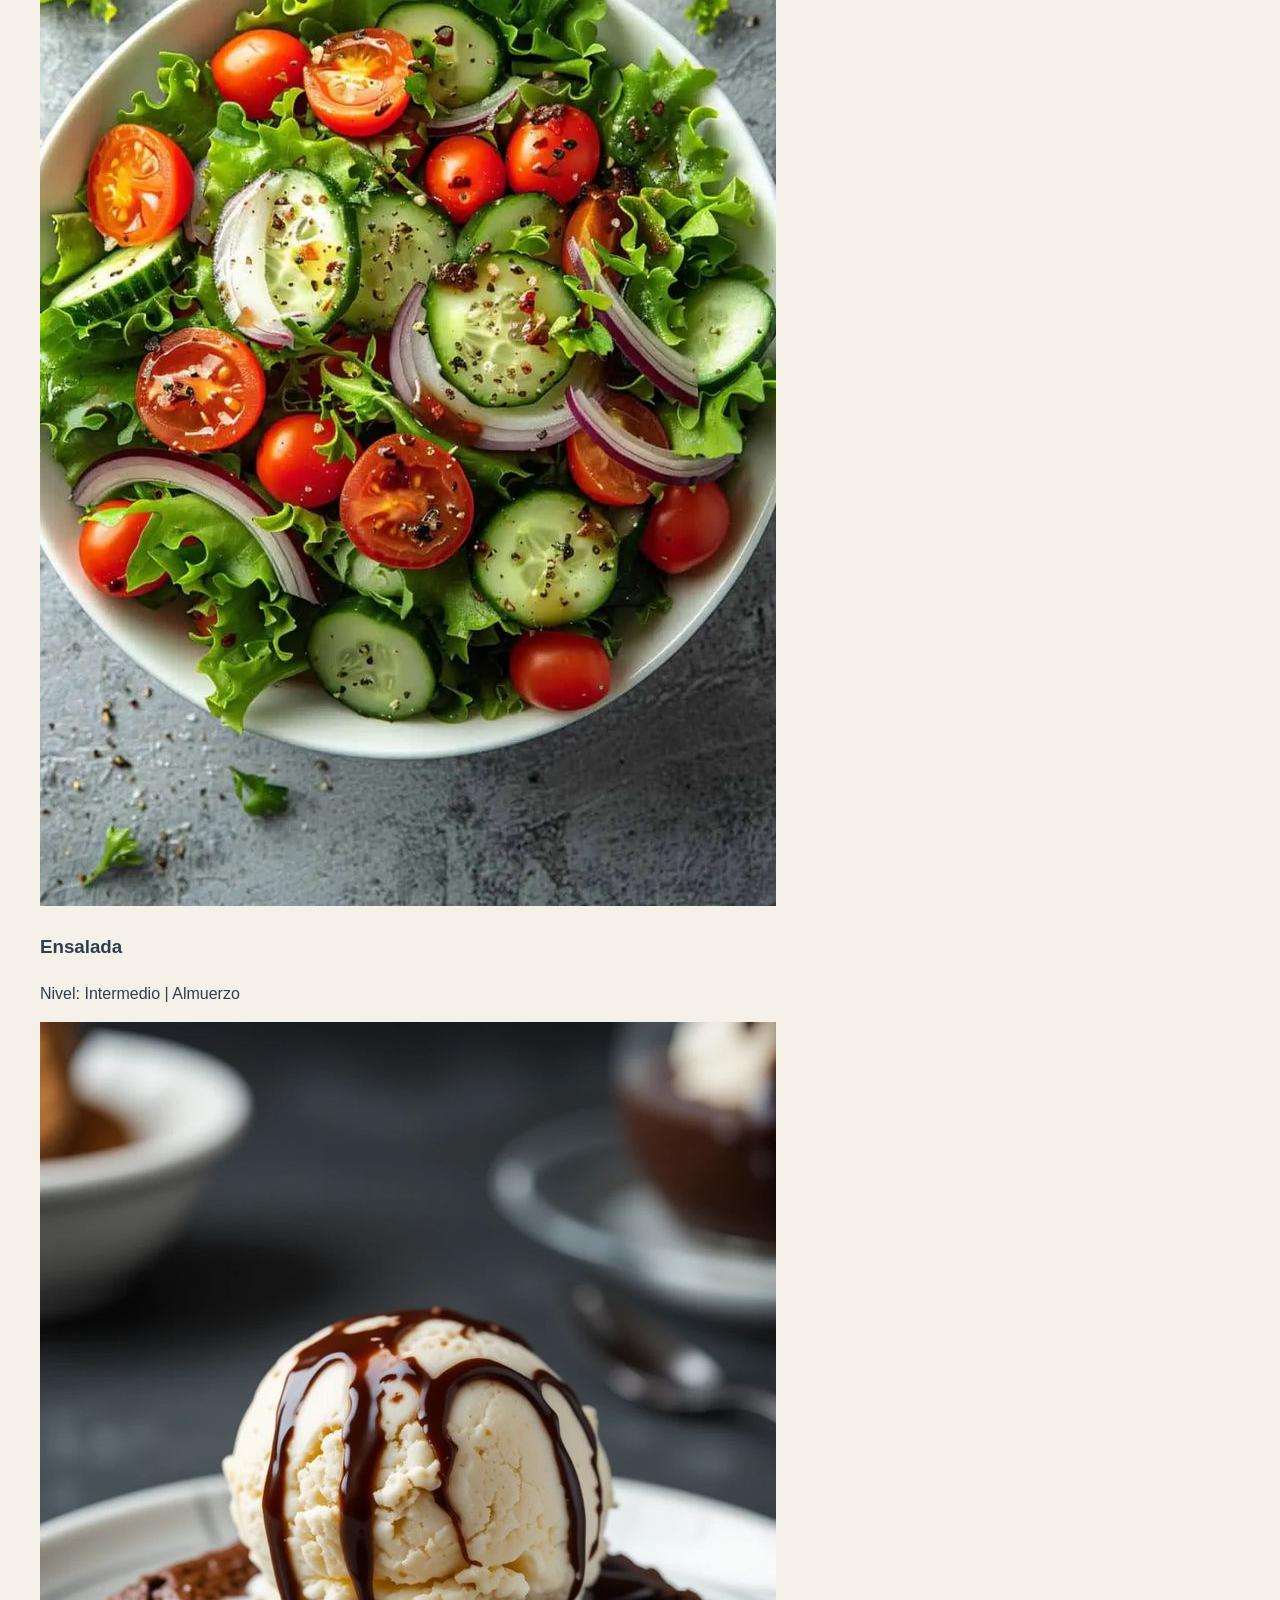
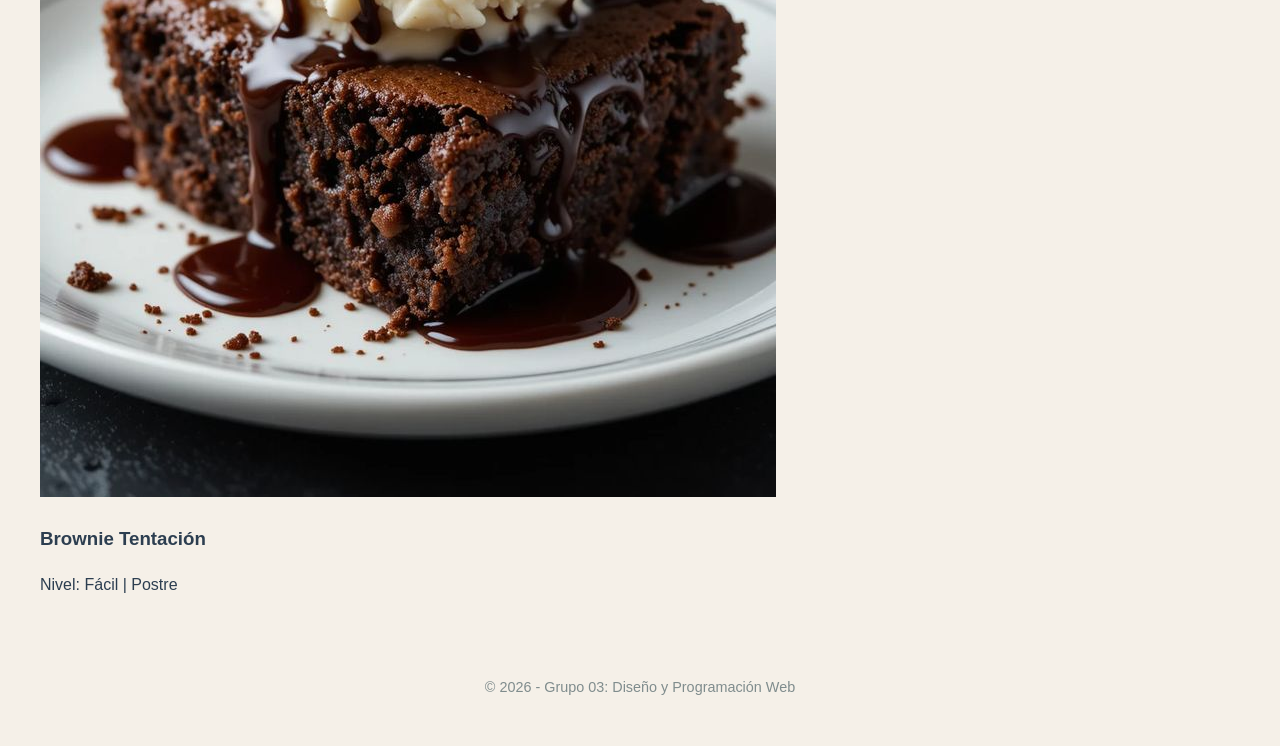
==== commit 90cea2c6: "feat: integración de validación en calificaciones" ====
--- a/index.html
+++ b/index.html
@@ -31,14 +31,14 @@
             <h2>Filtros</h2>
             <p>Categoría: Desayuno, Almuerzo, Postres</p>
         </aside>
-// contenido que está relacionado de forma secundaria con el contenido principal
+<!-- contenido que está relacionado de forma secundaria con el contenido principal -->
         <section id="catalogo">
             <article class="receta-card">
                 <img src="assets/tostadas.jpg" alt="Tostadas de aguacate">
                 <h3>Tostadas de Aguacate</h3>
                 <p>Nivel: Fácil | Desayuno</p>
             </article>
-// contenido reutilizable
+<!-- contenido reutilizable -->
             <article class="receta-card">
                 <img src="assets/ensalada.jpg" alt="Ensalada fresca">
                 <h3>Ensalada</h3>
